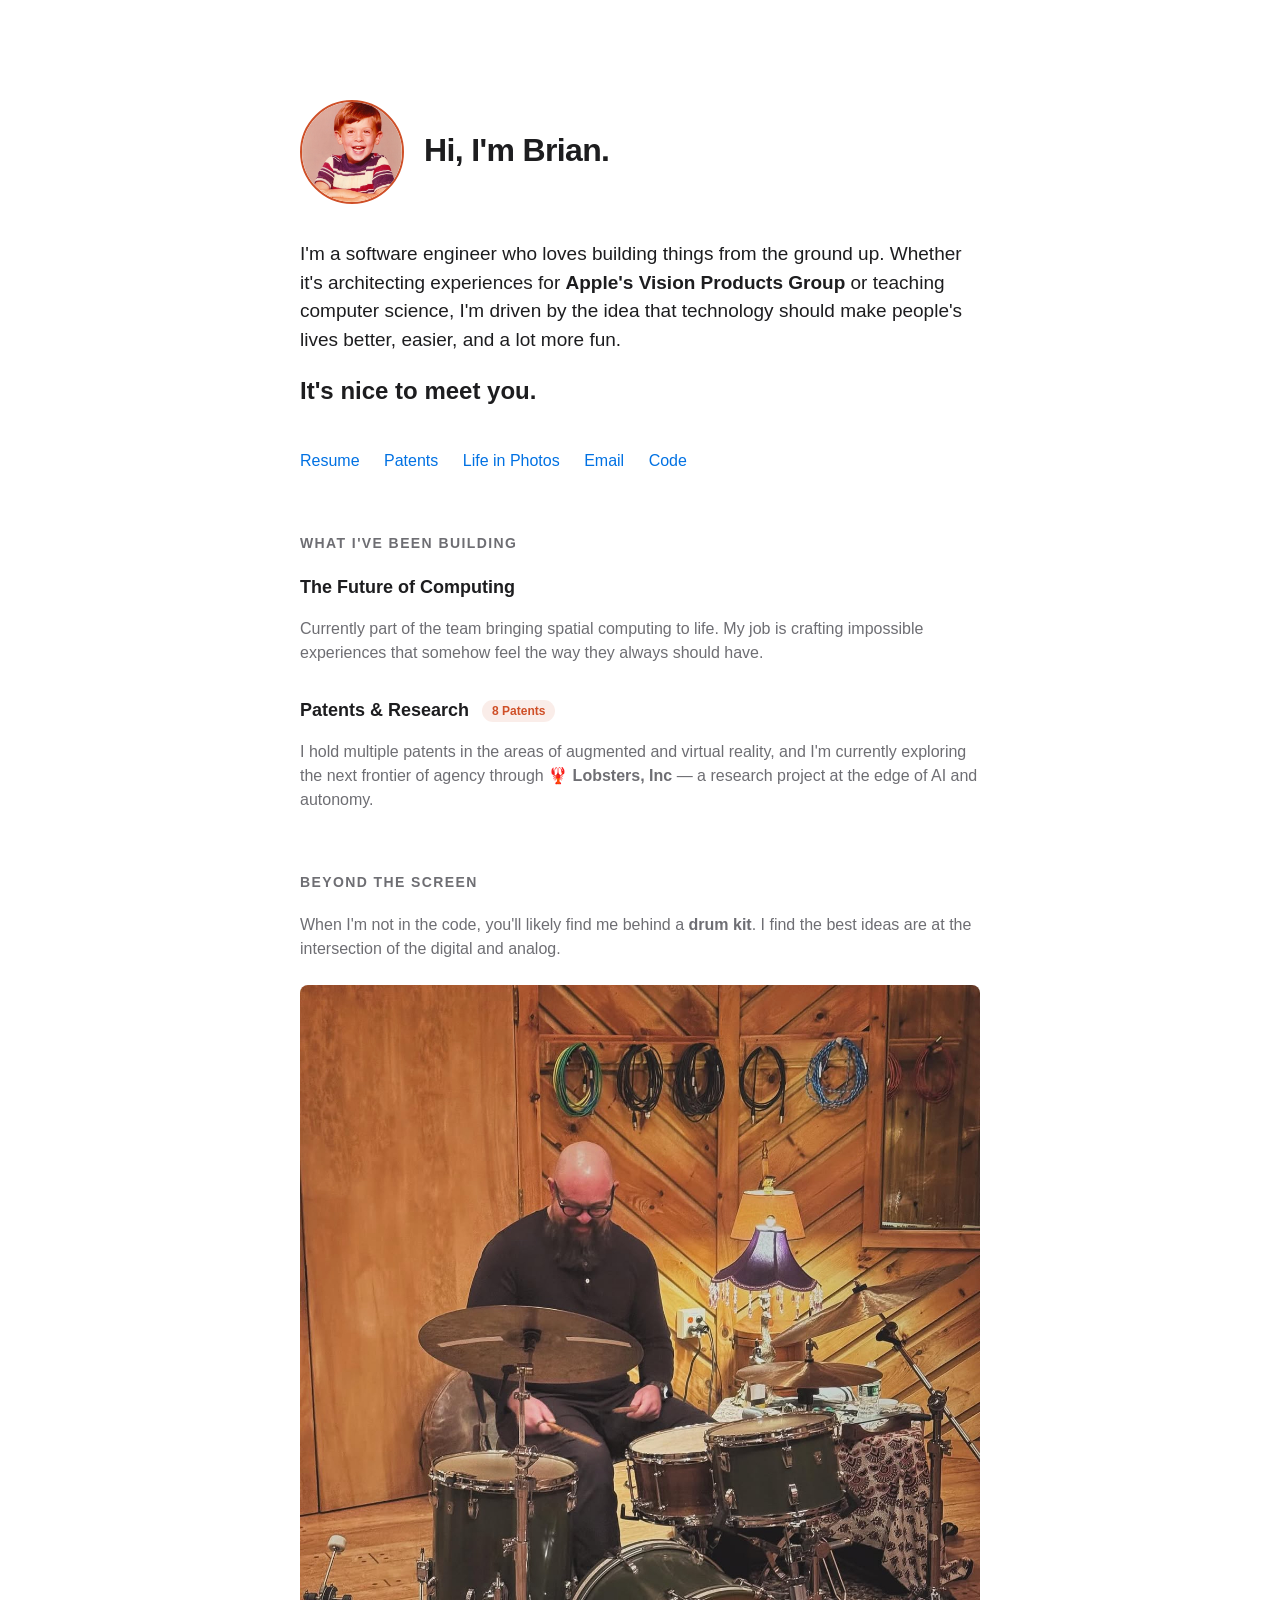
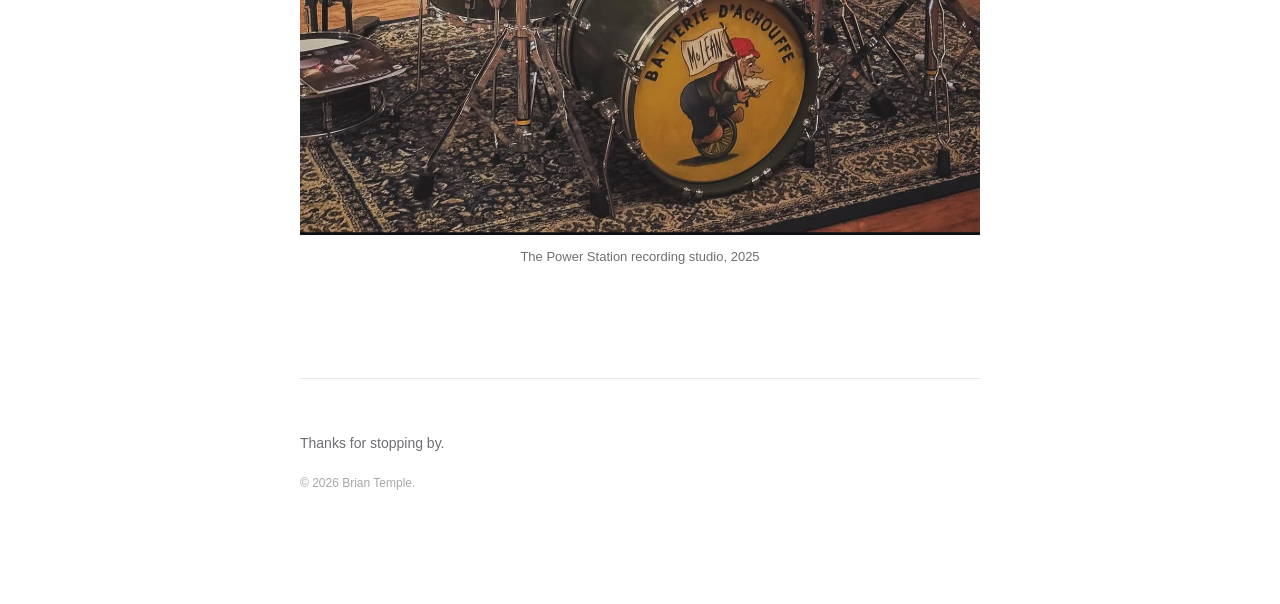
==== index.html @ 4898c58c "Redesign site" ====
<!DOCTYPE html>
<!--
  Hey, you found the source. Nice.
  There may or may not be an easter egg hiding somewhere on this page. 🦞
-->
<html lang="en">
<head>
    <meta charset="UTF-8">
    <meta name="viewport" content="width=device-width, initial-scale=1.0">
    <title>Brian Temple</title>
    <meta name="description" content="Brian Temple — software engineer, inventor, and spatial computing builder at Apple's Vision Products Group. 8 patents in AR/VR. Founder of Lobsters, Inc.">

    <!-- Open Graph -->
    <meta property="og:type" content="website">
    <meta property="og:url" content="https://briantemple.com/">
    <meta property="og:title" content="Brian Temple">
    <meta property="og:description" content="Software engineer, inventor, and spatial computing builder. 8 patents in AR/VR. Currently at Apple's Vision Products Group.">
    <meta property="og:image" content="https://briantemple.com/img/avatar-hover.jpg">

    <!-- Twitter Card -->
    <meta name="twitter:card" content="summary_large_image">
    <meta name="twitter:title" content="Brian Temple">
    <meta name="twitter:description" content="Software engineer, inventor, and spatial computing builder. 8 patents in AR/VR. Currently at Apple's Vision Products Group.">
    <meta name="twitter:image" content="https://briantemple.com/img/avatar-hover.jpg">

    <link rel="stylesheet" href="style.css">
</head>
<body>
    <div id="scanlines"></div>
    <div class="container">
        <!-- Intentional retro usage for Lobster Mode -->
        <marquee>🦞🦞🦞 LOBSTERS, INC. — EST. 2026 — OPTIMIZED FOR NETSCAPE NAVIGATOR 4.0 🦞🦞🦞</marquee>

        <header>
            <div class="profile-stack">
                <img src="img/avatar-young.jpg" alt="Brian as a child" class="profile-img main">
                <img src="img/avatar-hover.jpg" alt="Brian Temple" class="profile-img hover">
            </div>
            <h1>Hi, I'm Brian.</h1>
        </header>

        <div class="intro">
            <p>
                I'm a software engineer who loves building things from the ground up.
                Whether it's architecting experiences for <strong>Apple's Vision Products Group</strong>
                or teaching computer science, I'm driven by the idea that technology should make people's lives better, easier, and a lot more fun.
            </p>
            <h2 class="greeting">It's nice to meet you.</h2>
        </div>

        <nav class="nav-links">
            <a href="https://linkedin.com/in/briantemple">Resume</a>
            <a href="https://patents.google.com/?inventor=Brian+Temple&assignee=Apple">Patents</a>
            <a href="https://instagram.com/briantemple">Life in Photos</a>
            <a href="mailto:brian@briantemple.com">Email</a>
            <a href="https://github.com/briantemple">Code</a>
        </nav>

        <section>
            <h2>What I've been building</h2>

            <div class="highlight">
                <span class="highlight-title">The Future of Computing</span>
                <p class="highlight-desc">Currently part of the team bringing spatial computing to life. My job is crafting impossible experiences that somehow feel the way they always should have.</p>
            </div>

            <div class="highlight">
                <span class="highlight-title">Patents & Research <span class="pill">8 Patents</span></span>
                <p class="highlight-desc">I hold multiple patents in the areas of augmented and virtual reality, and I'm currently exploring the next frontier of agency through <strong><span id="lobster-trigger">🦞</span> Lobsters, Inc</strong> — a research project at the edge of AI and autonomy.</p>
                <div id="lobster-hint">[ click the lobster again to return ]</div>
            </div>
        </section>

        <section id="beyond">
            <h2>Beyond the screen</h2>
            <p class="highlight-desc">
                When I'm not in the code, you'll likely find me behind a <strong>drum kit</strong>. 
                I find the best ideas are at the intersection of the digital and analog.
            </p>

            <div class="artifacts">
                <div class="artifact-card" style="grid-column: span 2;">
                    <img src="img/powerstation.jpg" alt="Brian playing drums at The Power Station recording studio, 2025">
                    <div class="artifact-label">The Power Station recording studio, 2025</div>
                </div>
            </div>
        </section>

        <footer class="footer">
            <p>Thanks for stopping by.</p>
            <p style="font-size: 12px; opacity: 0.6; margin-top: 20px;">&copy; 2026 Brian Temple.</p>
        </footer>
    </div>

    <script src="script.js"></script>
</body>
</html>
---- style.css ----
/* --- CORE THEME --- */
:root {
    --bg: #ffffff;
    --text: #1d1d1f;
    --secondary: #6e6e73;
    --accent: #cf4f27; /* Lobster Red */
    --link: #0071e3;
    --cursor: default;
}
@media (prefers-color-scheme: dark) {
    :root {
        --bg: #000000;
        --text: #f5f5f7;
        --secondary: #86868b;
        --link: #2997ff;
    }
}

body {
    font-family: -apple-system, BlinkMacSystemFont, "SF Pro Display", "Helvetica Neue", sans-serif;
    background-color: var(--bg);
    color: var(--text);
    margin: 0;
    padding: 0;
    line-height: 1.5;
    -webkit-font-smoothing: antialiased;
    cursor: var(--cursor);
    transition: all 0.3s ease;
}

.container {
    max-width: 680px;
    margin: 0 auto;
    padding: 100px 24px;
}

header {
    display: flex;
    align-items: center;
    gap: 24px;
    margin-bottom: 40px;
}

.profile-stack {
    position: relative;
    width: 100px;
    height: 100px;
}

.profile-img {
    width: 100px;
    height: 100px;
    border-radius: 50%;
    object-fit: cover;
    border: 2.5px solid var(--accent);
    position: absolute;
    top: 0;
    left: 0;
    transition: opacity 0.4s cubic-bezier(0.4, 0, 0.2, 1);
}

.profile-img.hover {
    opacity: 0;
}

.profile-stack:hover .profile-img.main {
    opacity: 0;
}

.profile-stack:hover .profile-img.hover {
    opacity: 1;
}

h1 {
    font-size: 32px;
    font-weight: 700;
    letter-spacing: -0.02em;
    margin: 0;
}

.intro {
    font-size: 19px;
    margin-bottom: 40px;
}

.nav-links {
    margin-bottom: 60px;
    font-size: 16px;
}
.nav-links a {
    color: var(--link);
    text-decoration: none;
    margin-right: 20px;
}
.nav-links a:hover { text-decoration: underline; }

section {
    margin-bottom: 60px;
}
h2 {
    font-size: 14px;
    font-weight: 600;
    text-transform: uppercase;
    letter-spacing: 0.1em;
    color: var(--secondary);
    margin-bottom: 20px;
}

.highlight {
    margin-bottom: 32px;
}
.highlight-title {
    font-size: 18px;
    font-weight: 600;
    display: block;
    margin-bottom: 4px;
}
.highlight-desc {
    font-size: 16px;
    color: var(--secondary);
}

.pill {
    display: inline-block;
    padding: 2px 10px;
    background: rgba(207, 79, 39, 0.1);
    color: var(--accent);
    border-radius: 12px;
    font-size: 12px;
    font-weight: 600;
    margin-left: 8px;
    vertical-align: middle;
}

.artifacts {
    display: grid;
    grid-template-columns: 1fr 1fr;
    gap: 20px;
    margin-top: 24px;
}
.artifact-card {
    background: var(--bg);
    border: 1px solid var(--border);
    border-radius: 8px;
    overflow: hidden;
    display: flex;
    flex-direction: column;
}
.artifact-card img {
    width: 100%;
    height: auto;
    display: block;
}
.artifact-label {
    padding: 12px;
    font-size: 13px;
    color: var(--secondary);
    text-align: center;
}

.footer {
    margin-top: 100px;
    padding-top: 40px;
    border-top: 1px solid rgba(134, 134, 139, 0.2);
    font-size: 14px;
    color: var(--secondary);
}

/* The Secret Lobster Trigger */
#lobster-trigger {
    cursor: pointer;
    display: inline-block;
    transition: transform 0.2s;
    user-select: none;
}
#lobster-trigger:hover {
    transform: scale(1.4) rotate(-10deg);
}

/* --- LOBSTER CHAOS THEME --- */
body.geocities {
    background-color: #8B0000;
    background-image: repeating-linear-gradient(
        45deg,
        rgba(207,79,39,0.15) 0px,
        rgba(207,79,39,0.15) 2px,
        transparent 2px,
        transparent 20px
    );
    color: #ffe4b5;
    font-family: "Comic Sans MS", "Comic Sans", cursive !important;
    animation: bg-pulse 3s ease-in-out infinite;
    cursor: url("data:image/svg+xml,<svg xmlns='http://www.w3.org/2000/svg' width='32' height='32'><text y='28' font-size='28'>🦞</text></svg>") 16 16, auto;
}
body.geocities h1 {
    color: #ff6b35 !important;
    font-family: "Comic Sans MS" !important;
    text-shadow: 3px 3px 0px #000, -1px -1px 0px #ff0000;
    position: relative;
    animation: glitch 2.5s infinite;
}
body.geocities h2 {
    color: #ffd700 !important;
    font-family: "Comic Sans MS" !important;
}
body.geocities .pill { background: #ff6b35; color: #fff; border: 2px solid #ffd700; }
body.geocities a { color: #ffd700; text-decoration: underline; }
body.geocities .container { 
    border: 6px double #ff6b35; 
    background: rgba(139,0,0,0.85); 
    padding: 40px 24px; 
    animation: shake 8s ease-in-out infinite;
}
body.geocities .footer { border-top: 4px dashed #ff6b35; color: #ffe4b5; }
body.geocities .highlight-desc { color: #ffe4b5 !important; }
body.geocities .highlight-title { color: #ff6b35 !important; }

/* Lobster Mode Elements */
.visitor-counter {
    display: none;
    margin-top: 20px;
    font-family: monospace;
    background: #000;
    color: #0f0;
    padding: 5px;
    border: 2px inset #808080;
}
body.geocities .visitor-counter { display: inline-block; }

marquee { display: none; }
body.geocities marquee { 
    display: block; 
    color: #ff0; 
    font-weight: bold; 
    margin-bottom: 24px; 
}

.greeting {
    text-transform: none;
    letter-spacing: normal;
    color: var(--text);
    font-size: 24px;
    margin-top: 10px;
}
body.geocities .greeting {
    color: #00ff00 !important;
    font-family: "Comic Sans MS", cursive !important;
    font-size: 28px !important;
    animation: blinker 1s step-start infinite;
}

#lobster-hint {
    display: none;
    font-size: 11px;
    color: #ff6b35;
    margin-top: 4px;
    font-family: "Comic Sans MS", cursive;
    animation: blinker 1.5s step-start infinite;
}
body.geocities #lobster-hint { display: block; }

/* Animations */
@keyframes blinker { 50% { opacity: 0; } }

@keyframes bg-pulse {
    0%, 100% { background-color: #8B0000; }
    50%       { background-color: #5a0000; }
}

@keyframes glitch {
    0%, 90%, 100% { text-shadow: 3px 3px 0px #000, -1px -1px 0px #ff0000; transform: none; }
    92%  { transform: skewX(-8deg); text-shadow: -4px 0 #ff0000, 4px 0 #00ffff; }
    94%  { transform: skewX(6deg);  text-shadow: 4px 0 #ff6b35, -4px 0 #ffd700; }
    96%  { transform: none;         text-shadow: 3px 3px 0px #000, -1px -1px 0px #ff0000; }
}

@keyframes shake {
    0%, 95%, 100% { transform: none; }
    96%  { transform: translateX(-3px) rotate(-0.5deg); }
    97%  { transform: translateX(3px)  rotate(0.5deg); }
    98%  { transform: translateX(-2px); }
    99%  { transform: translateX(2px); }
}

/* Lobster Rain */
@keyframes lobster-fall {
    0%   { transform: translateY(-80px) rotate(0deg);   opacity: 1; }
    80%  { opacity: 1; }
    100% { transform: translateY(110vh) rotate(720deg); opacity: 0.2; }
}
.falling-lobster {
    position: fixed;
    top: -80px;
    font-size: 28px;
    animation: lobster-fall linear infinite;
    z-index: 9999;
    pointer-events: none;
    will-change: transform;
}

/* Scanlines */
#scanlines {
    display: none;
    position: fixed;
    inset: 0;
    z-index: 9998;
    pointer-events: none;
    background: repeating-linear-gradient(
        to bottom,
        transparent 0px,
        transparent 3px,
        rgba(0,0,0,0.18) 3px,
        rgba(0,0,0,0.18) 4px
    );
}
body.geocities #scanlines { display: block; }
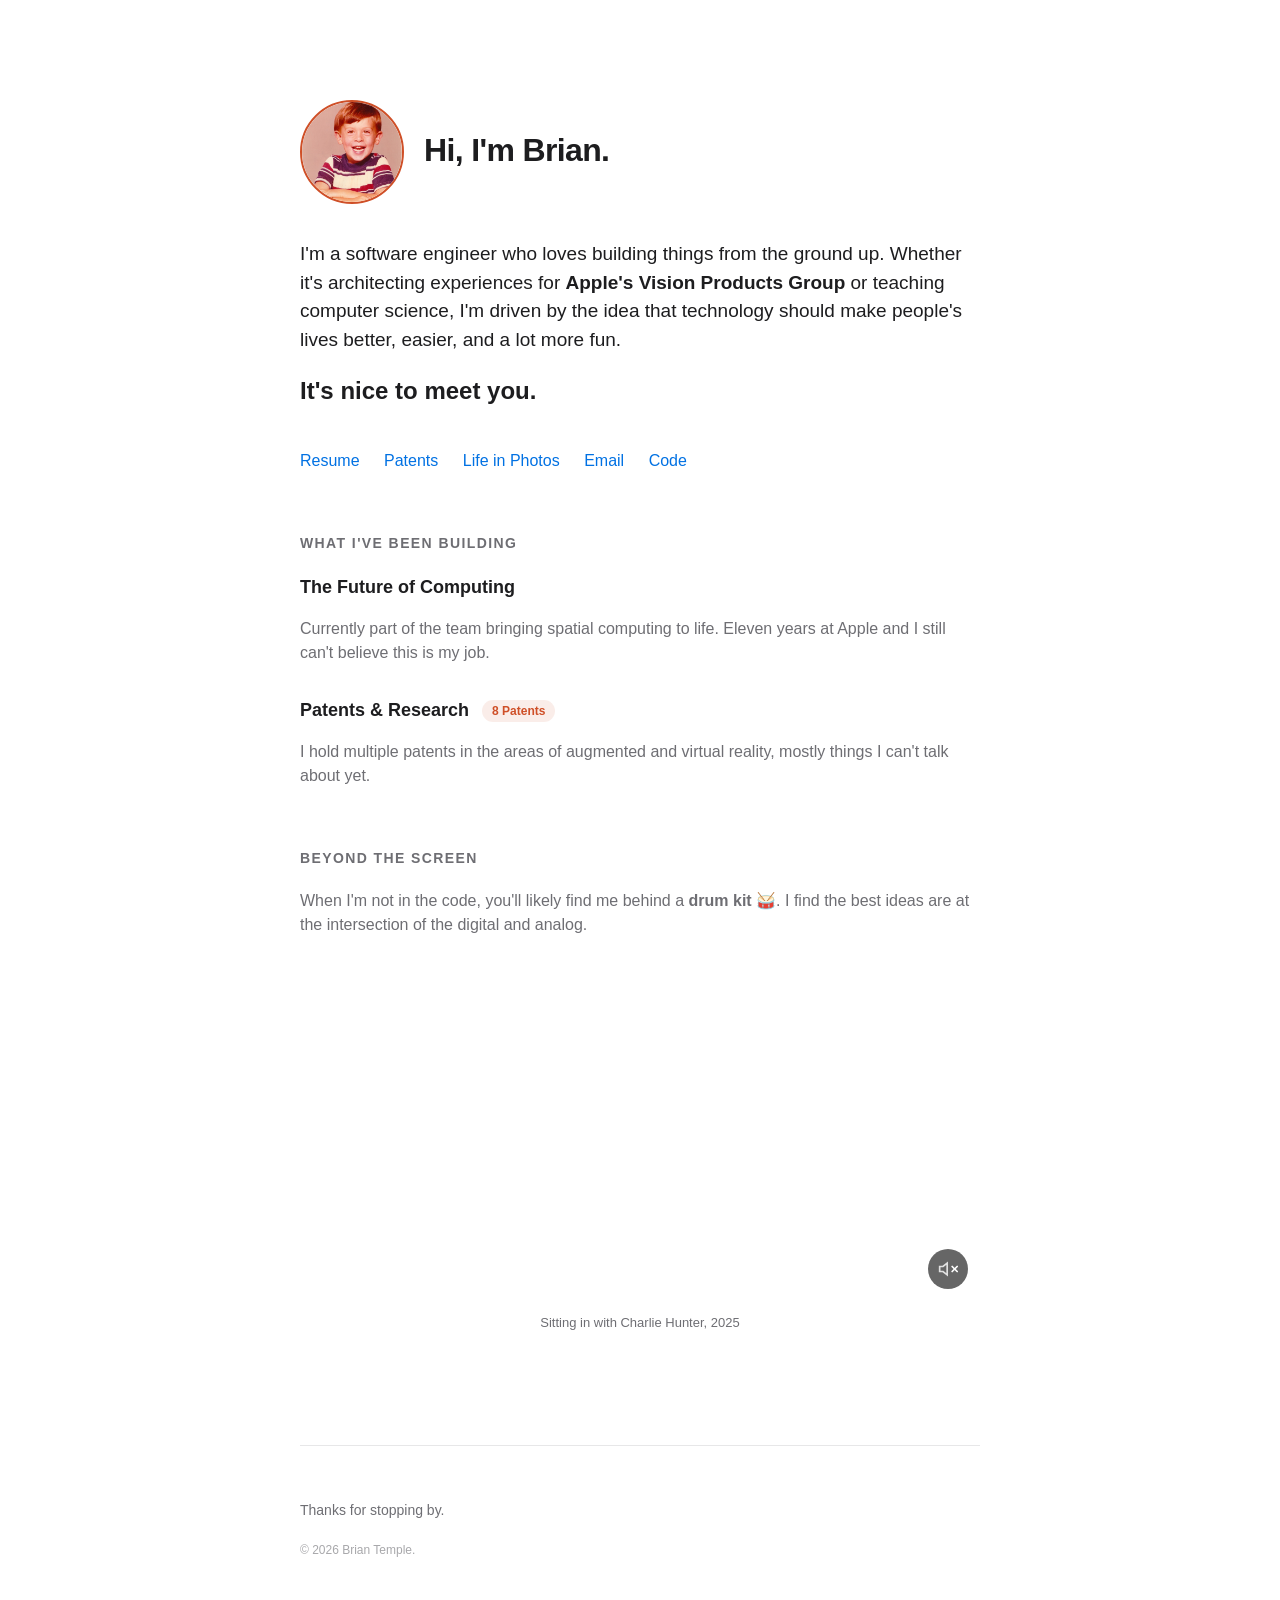
==== commit d14f1782: "Update copy and include video" ====
--- a/index.html
+++ b/index.html
@@ -4,7 +4,7 @@
   There may or may not be an easter egg hiding somewhere on this page. 🦞
 -->
 <html lang="en">
-<head>
+  <head>
     <meta charset="UTF-8">
     <meta name="viewport" content="width=device-width, initial-scale=1.0">
     <title>Brian Temple</title>
@@ -23,14 +23,22 @@
     <meta name="twitter:description" content="Software engineer, inventor, and spatial computing builder. 8 patents in AR/VR. Currently at Apple's Vision Products Group.">
     <meta name="twitter:image" content="https://briantemple.com/img/avatar-hover.jpg">
 
+    <!-- Google Analytics -->
+    <!-- Google tag (gtag.js) -->
+    <script async src="https://www.googletagmanager.com/gtag/js?id=G-7MHYT9YMW8"></script>
+    <script>
+      window.dataLayer = window.dataLayer || [];
+      function gtag(){dataLayer.push(arguments);}
+      gtag('js', new Date());
+
+      gtag('config', 'G-7MHYT9YMW8');
+    </script>
+
     <link rel="stylesheet" href="style.css">
 </head>
 <body>
     <div id="scanlines"></div>
     <div class="container">
-        <!-- Intentional retro usage for Lobster Mode -->
-        <marquee>🦞🦞🦞 LOBSTERS, INC. — EST. 2026 — OPTIMIZED FOR NETSCAPE NAVIGATOR 4.0 🦞🦞🦞</marquee>
-
         <header>
             <div class="profile-stack">
                 <img src="img/avatar-young.jpg" alt="Brian as a child" class="profile-img main">
@@ -61,27 +69,43 @@
 
             <div class="highlight">
                 <span class="highlight-title">The Future of Computing</span>
-                <p class="highlight-desc">Currently part of the team bringing spatial computing to life. My job is crafting impossible experiences that somehow feel the way they always should have.</p>
+                <p class="highlight-desc">Currently part of the team bringing spatial computing to life. Eleven years at Apple and I still can't believe this is my job.</p>
             </div>
 
             <div class="highlight">
                 <span class="highlight-title">Patents & Research <span class="pill">8 Patents</span></span>
-                <p class="highlight-desc">I hold multiple patents in the areas of augmented and virtual reality, and I'm currently exploring the next frontier of agency through <strong><span id="lobster-trigger">🦞</span> Lobsters, Inc</strong> — a research project at the edge of AI and autonomy.</p>
-                <div id="lobster-hint">[ click the lobster again to return ]</div>
+                <p class="highlight-desc">I hold multiple patents in the areas of augmented and virtual reality, mostly things I can't talk about yet.</p>
             </div>
         </section>
 
         <section id="beyond">
             <h2>Beyond the screen</h2>
             <p class="highlight-desc">
-                When I'm not in the code, you'll likely find me behind a <strong>drum kit</strong>. 
+                When I'm not in the code, you'll likely find me behind a <strong>drum kit <span id="drum-trigger">🥁</span></strong>.
                 I find the best ideas are at the intersection of the digital and analog.
             </p>
+            <div id="drum-hint">[ click the drum again to return ]</div>
 
             <div class="artifacts">
                 <div class="artifact-card" style="grid-column: span 2;">
-                    <img src="img/powerstation.jpg" alt="Brian playing drums at The Power Station recording studio, 2025">
-                    <div class="artifact-label">The Power Station recording studio, 2025</div>
+                    <div class="video-wrapper">
+                        <video
+                            id="drums-video"
+                            src="img/charliehunter.mov"
+                            muted
+                            loop
+                            playsinline
+                            preload="metadata"
+                        ></video>
+                        <button id="mute-toggle" class="mute-toggle" aria-label="Unmute video">
+                            <svg width="24" height="24" viewBox="0 0 24 24" fill="none" stroke="currentColor" stroke-width="2">
+                                <path id="mute-icon" d="M11 5L6 9H2v6h4l5 4V5z"/>
+                                <line id="mute-line" x1="23" y1="9" x2="17" y2="15" stroke-linecap="round"/>
+                                <line id="mute-line-2" x1="17" y1="9" x2="23" y2="15" stroke-linecap="round"/>
+                            </svg>
+                        </button>
+                    </div>
+                    <div class="artifact-label">Sitting in with Charlie Hunter, 2025</div>
                 </div>
             </div>
         </section>
--- a/style.css
+++ b/style.css
@@ -146,10 +146,56 @@
     display: flex;
     flex-direction: column;
 }
-.artifact-card img {
+.artifact-card img,
+.artifact-card video {
     width: 100%;
     height: auto;
     display: block;
+}
+.video-wrapper {
+    position: relative;
+    width: 100%;
+}
+.mute-toggle {
+    position: absolute;
+    bottom: 12px;
+    right: 12px;
+    width: 40px;
+    height: 40px;
+    border-radius: 50%;
+    background: rgba(0, 0, 0, 0.6);
+    border: none;
+    color: #fff;
+    cursor: pointer;
+    display: flex;
+    align-items: center;
+    justify-content: center;
+    transition: all 0.2s ease;
+    backdrop-filter: blur(8px);
+    z-index: 10;
+}
+.mute-toggle:hover {
+    background: rgba(0, 0, 0, 0.8);
+    transform: scale(1.1);
+}
+.mute-toggle svg {
+    width: 20px;
+    height: 20px;
+}
+.mute-toggle.unmuted #mute-line,
+.mute-toggle.unmuted #mute-line-2 {
+    display: none;
+}
+.mute-toggle:not(.unmuted) #mute-icon {
+    opacity: 0.8;
+}
+@media (prefers-color-scheme: dark) {
+    .mute-toggle {
+        background: rgba(255, 255, 255, 0.15);
+    }
+    .mute-toggle:hover {
+        background: rgba(255, 255, 255, 0.25);
+    }
 }
 .artifact-label {
     padding: 12px;
@@ -166,56 +212,56 @@
     color: var(--secondary);
 }
 
-/* The Secret Lobster Trigger */
-#lobster-trigger {
+/* The Secret Drum Trigger */
+#drum-trigger {
     cursor: pointer;
     display: inline-block;
     transition: transform 0.2s;
     user-select: none;
 }
-#lobster-trigger:hover {
+#drum-trigger:hover {
     transform: scale(1.4) rotate(-10deg);
 }
 
-/* --- LOBSTER CHAOS THEME --- */
-body.geocities {
-    background-color: #8B0000;
+/* --- DRUM CHAOS THEME --- */
+body.drum-mode {
+    background-color: #1a0033;
     background-image: repeating-linear-gradient(
         45deg,
-        rgba(207,79,39,0.15) 0px,
-        rgba(207,79,39,0.15) 2px,
+        rgba(138,43,226,0.15) 0px,
+        rgba(138,43,226,0.15) 2px,
         transparent 2px,
         transparent 20px
     );
-    color: #ffe4b5;
+    color: #ffd700;
     font-family: "Comic Sans MS", "Comic Sans", cursive !important;
     animation: bg-pulse 3s ease-in-out infinite;
-    cursor: url("data:image/svg+xml,<svg xmlns='http://www.w3.org/2000/svg' width='32' height='32'><text y='28' font-size='28'>🦞</text></svg>") 16 16, auto;
-}
-body.geocities h1 {
-    color: #ff6b35 !important;
+    cursor: url("data:image/svg+xml,<svg xmlns='http://www.w3.org/2000/svg' width='32' height='32'><text y='28' font-size='28'>🥁</text></svg>") 16 16, auto;
+}
+body.drum-mode h1 {
+    color: #ff1493 !important;
     font-family: "Comic Sans MS" !important;
-    text-shadow: 3px 3px 0px #000, -1px -1px 0px #ff0000;
+    text-shadow: 3px 3px 0px #000, -1px -1px 0px #8a2be2;
     position: relative;
     animation: glitch 2.5s infinite;
 }
-body.geocities h2 {
+body.drum-mode h2 {
     color: #ffd700 !important;
     font-family: "Comic Sans MS" !important;
 }
-body.geocities .pill { background: #ff6b35; color: #fff; border: 2px solid #ffd700; }
-body.geocities a { color: #ffd700; text-decoration: underline; }
-body.geocities .container { 
-    border: 6px double #ff6b35; 
-    background: rgba(139,0,0,0.85); 
-    padding: 40px 24px; 
+body.drum-mode .pill { background: #ff1493; color: #fff; border: 2px solid #ffd700; }
+body.drum-mode a { color: #ffd700; text-decoration: underline; }
+body.drum-mode .container {
+    border: 6px double #ff1493;
+    background: rgba(26,0,51,0.85);
+    padding: 40px 24px;
     animation: shake 8s ease-in-out infinite;
 }
-body.geocities .footer { border-top: 4px dashed #ff6b35; color: #ffe4b5; }
-body.geocities .highlight-desc { color: #ffe4b5 !important; }
-body.geocities .highlight-title { color: #ff6b35 !important; }
-
-/* Lobster Mode Elements */
+body.drum-mode .footer { border-top: 4px dashed #ff1493; color: #ffd700; }
+body.drum-mode .highlight-desc { color: #ffd700 !important; }
+body.drum-mode .highlight-title { color: #ff1493 !important; }
+
+/* Drum Mode Elements */
 .visitor-counter {
     display: none;
     margin-top: 20px;
@@ -225,14 +271,14 @@
     padding: 5px;
     border: 2px inset #808080;
 }
-body.geocities .visitor-counter { display: inline-block; }
+body.drum-mode .visitor-counter { display: inline-block; }
 
 marquee { display: none; }
-body.geocities marquee { 
-    display: block; 
-    color: #ff0; 
-    font-weight: bold; 
-    margin-bottom: 24px; 
+body.drum-mode marquee {
+    display: block;
+    color: #ff0;
+    font-weight: bold;
+    margin-bottom: 24px;
 }
 
 .greeting {
@@ -242,36 +288,36 @@
     font-size: 24px;
     margin-top: 10px;
 }
-body.geocities .greeting {
+body.drum-mode .greeting {
     color: #00ff00 !important;
     font-family: "Comic Sans MS", cursive !important;
     font-size: 28px !important;
     animation: blinker 1s step-start infinite;
 }
 
-#lobster-hint {
+#drum-hint {
     display: none;
     font-size: 11px;
-    color: #ff6b35;
+    color: #ff1493;
     margin-top: 4px;
     font-family: "Comic Sans MS", cursive;
     animation: blinker 1.5s step-start infinite;
 }
-body.geocities #lobster-hint { display: block; }
+body.drum-mode #drum-hint { display: block; }
 
 /* Animations */
 @keyframes blinker { 50% { opacity: 0; } }
 
 @keyframes bg-pulse {
-    0%, 100% { background-color: #8B0000; }
-    50%       { background-color: #5a0000; }
+    0%, 100% { background-color: #1a0033; }
+    50%       { background-color: #0d001a; }
 }
 
 @keyframes glitch {
-    0%, 90%, 100% { text-shadow: 3px 3px 0px #000, -1px -1px 0px #ff0000; transform: none; }
-    92%  { transform: skewX(-8deg); text-shadow: -4px 0 #ff0000, 4px 0 #00ffff; }
-    94%  { transform: skewX(6deg);  text-shadow: 4px 0 #ff6b35, -4px 0 #ffd700; }
-    96%  { transform: none;         text-shadow: 3px 3px 0px #000, -1px -1px 0px #ff0000; }
+    0%, 90%, 100% { text-shadow: 3px 3px 0px #000, -1px -1px 0px #8a2be2; transform: none; }
+    92%  { transform: skewX(-8deg); text-shadow: -4px 0 #8a2be2, 4px 0 #00ffff; }
+    94%  { transform: skewX(6deg);  text-shadow: 4px 0 #ff1493, -4px 0 #ffd700; }
+    96%  { transform: none;         text-shadow: 3px 3px 0px #000, -1px -1px 0px #8a2be2; }
 }
 
 @keyframes shake {
@@ -282,17 +328,17 @@
     99%  { transform: translateX(2px); }
 }
 
-/* Lobster Rain */
-@keyframes lobster-fall {
+/* Drum Rain */
+@keyframes drum-fall {
     0%   { transform: translateY(-80px) rotate(0deg);   opacity: 1; }
     80%  { opacity: 1; }
     100% { transform: translateY(110vh) rotate(720deg); opacity: 0.2; }
 }
-.falling-lobster {
+.falling-drum {
     position: fixed;
     top: -80px;
     font-size: 28px;
-    animation: lobster-fall linear infinite;
+    animation: drum-fall linear infinite;
     z-index: 9999;
     pointer-events: none;
     will-change: transform;
@@ -313,4 +359,4 @@
         rgba(0,0,0,0.18) 4px
     );
 }
-body.geocities #scanlines { display: block; }+body.drum-mode #scanlines { display: block; }
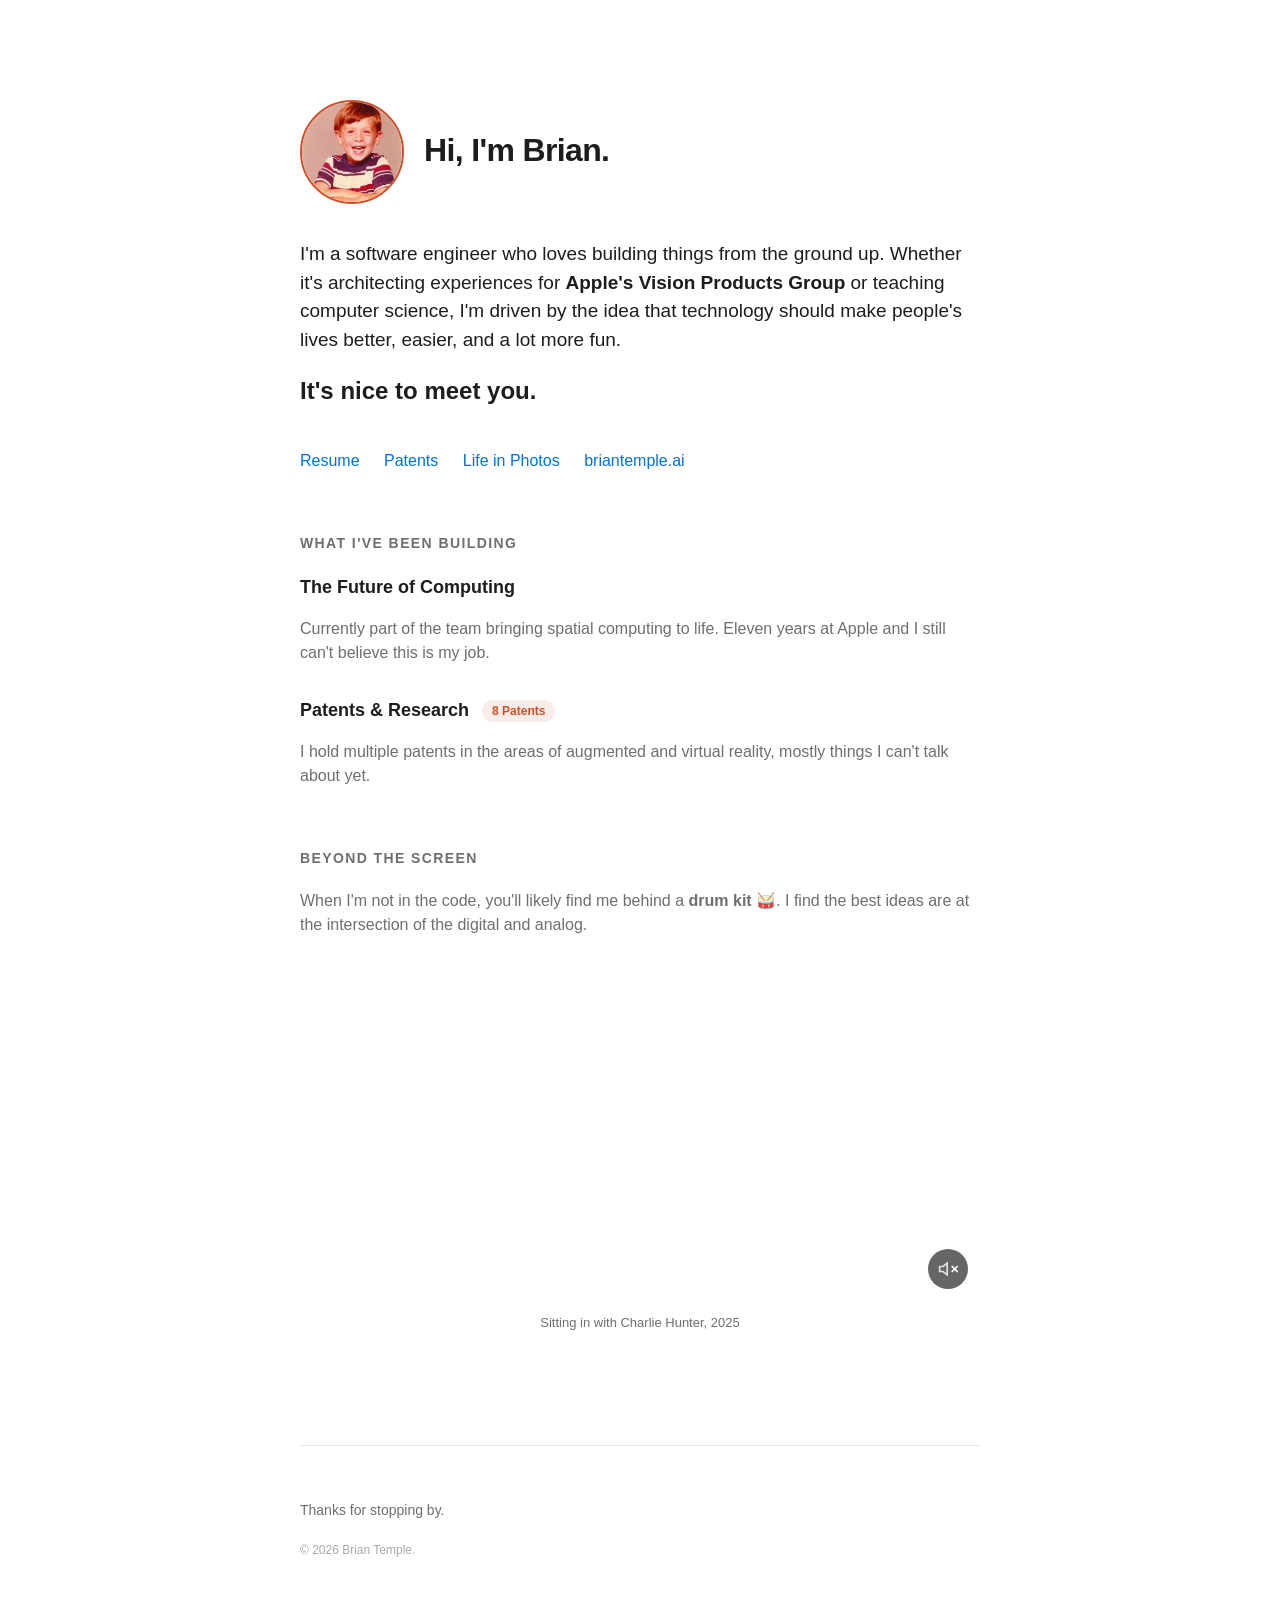
==== commit f9802ee8: "Add link to briantemple.ai" ====
--- a/index.html
+++ b/index.html
@@ -60,8 +60,7 @@
             <a href="https://linkedin.com/in/briantemple">Resume</a>
             <a href="https://patents.google.com/?inventor=Brian+Temple&assignee=Apple">Patents</a>
             <a href="https://instagram.com/briantemple">Life in Photos</a>
-            <a href="mailto:brian@briantemple.com">Email</a>
-            <a href="https://github.com/briantemple">Code</a>
+            <a href="https://briantemple.ai">briantemple.ai</a>
         </nav>
 
         <section>
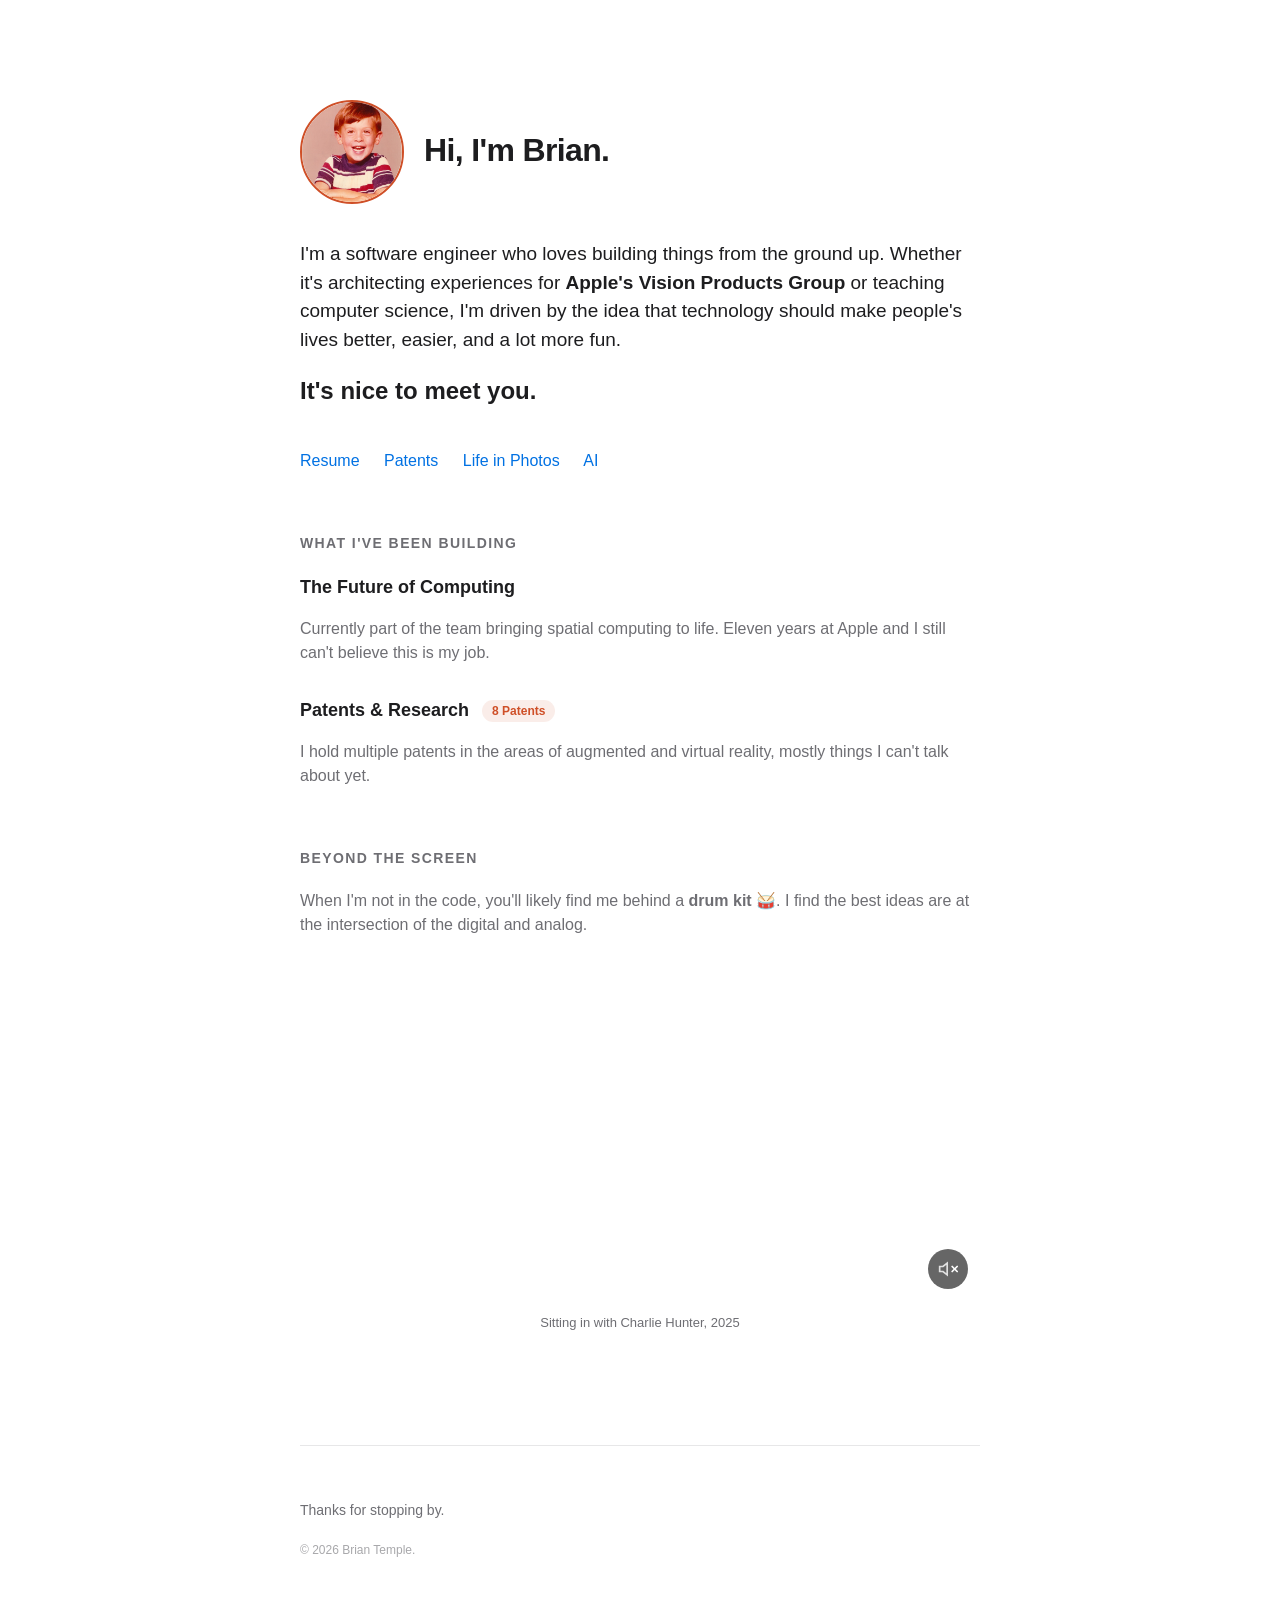
==== commit 90c874d8: "Update copy" ====
--- a/index.html
+++ b/index.html
@@ -60,7 +60,7 @@
             <a href="https://linkedin.com/in/briantemple">Resume</a>
             <a href="https://patents.google.com/?inventor=Brian+Temple&assignee=Apple">Patents</a>
             <a href="https://instagram.com/briantemple">Life in Photos</a>
-            <a href="https://briantemple.ai">briantemple.ai</a>
+            <a href="https://briantemple.ai">AI</a>
         </nav>
 
         <section>
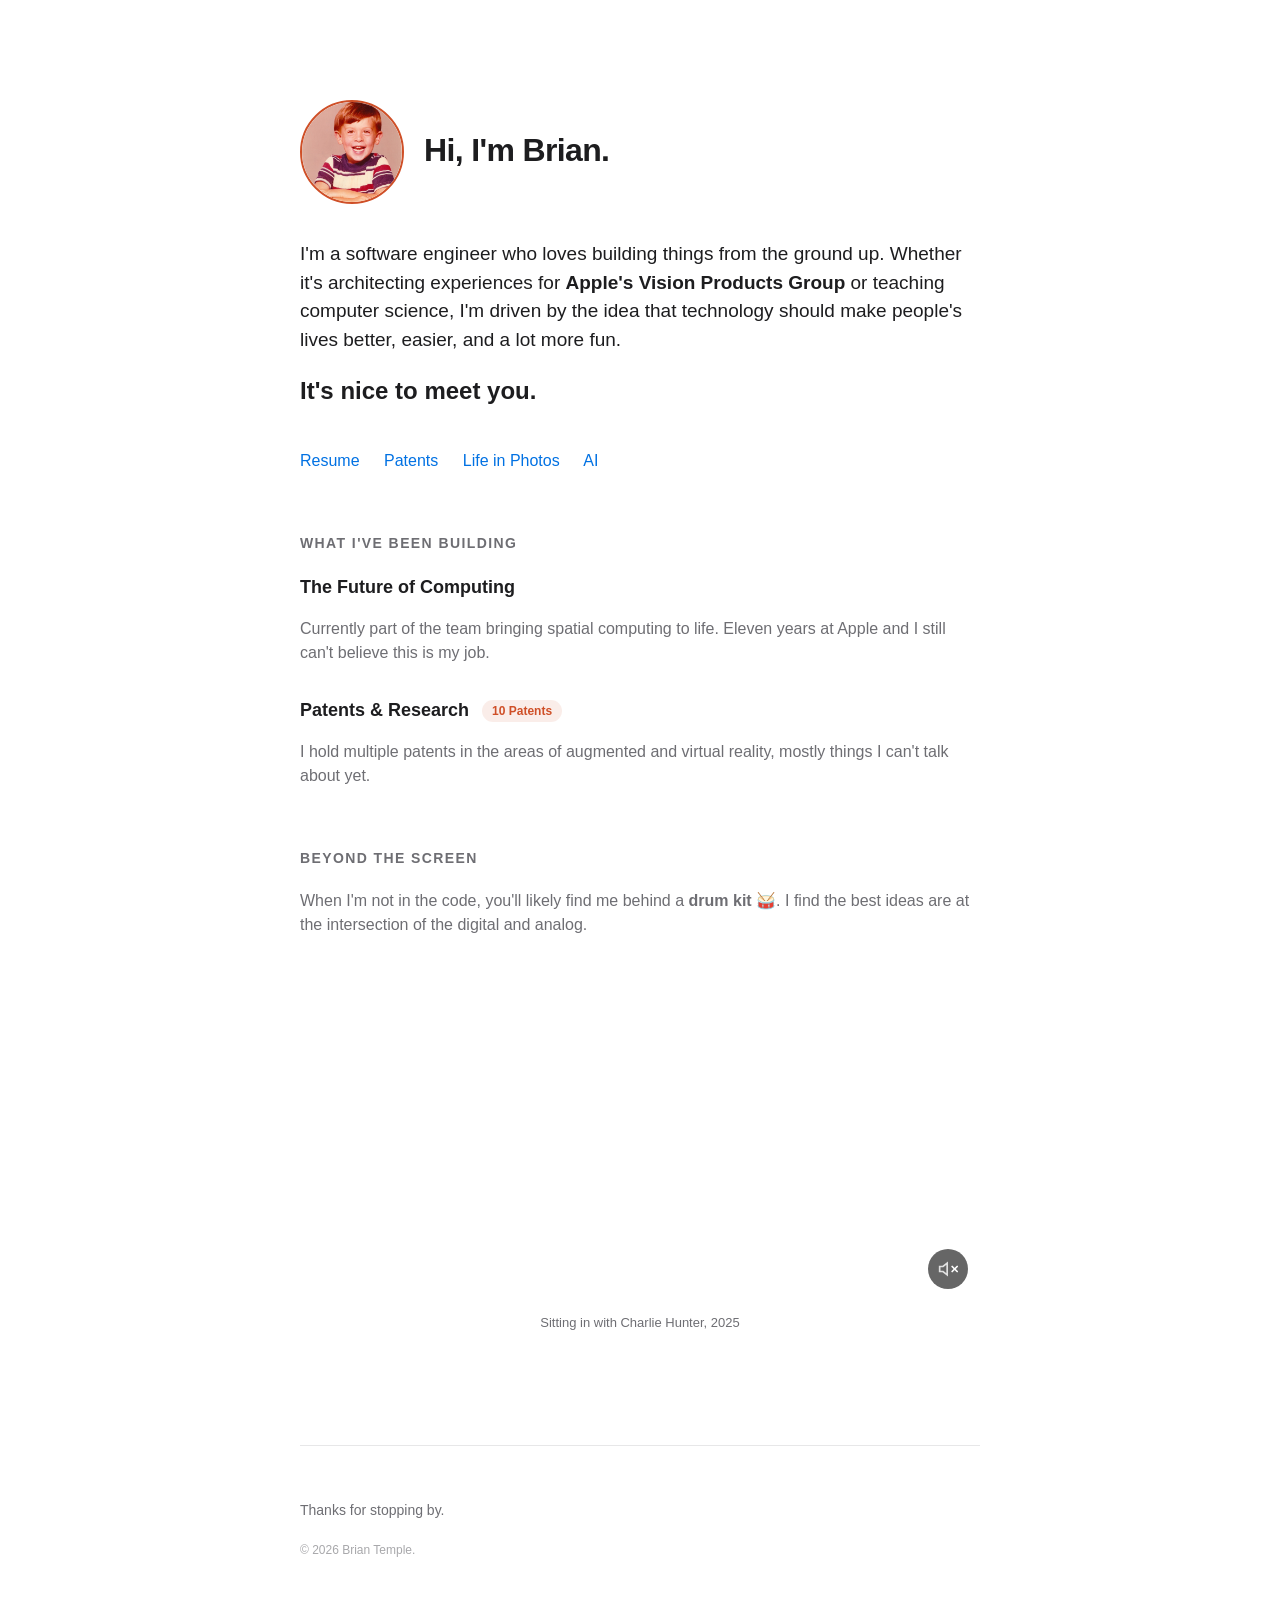
==== commit d20bcd68: "Update patent count" ====
--- a/index.html
+++ b/index.html
@@ -72,7 +72,7 @@
             </div>
 
             <div class="highlight">
-                <span class="highlight-title">Patents & Research <span class="pill">8 Patents</span></span>
+                <span class="highlight-title">Patents & Research <span class="pill">10 Patents</span></span>
                 <p class="highlight-desc">I hold multiple patents in the areas of augmented and virtual reality, mostly things I can't talk about yet.</p>
             </div>
         </section>
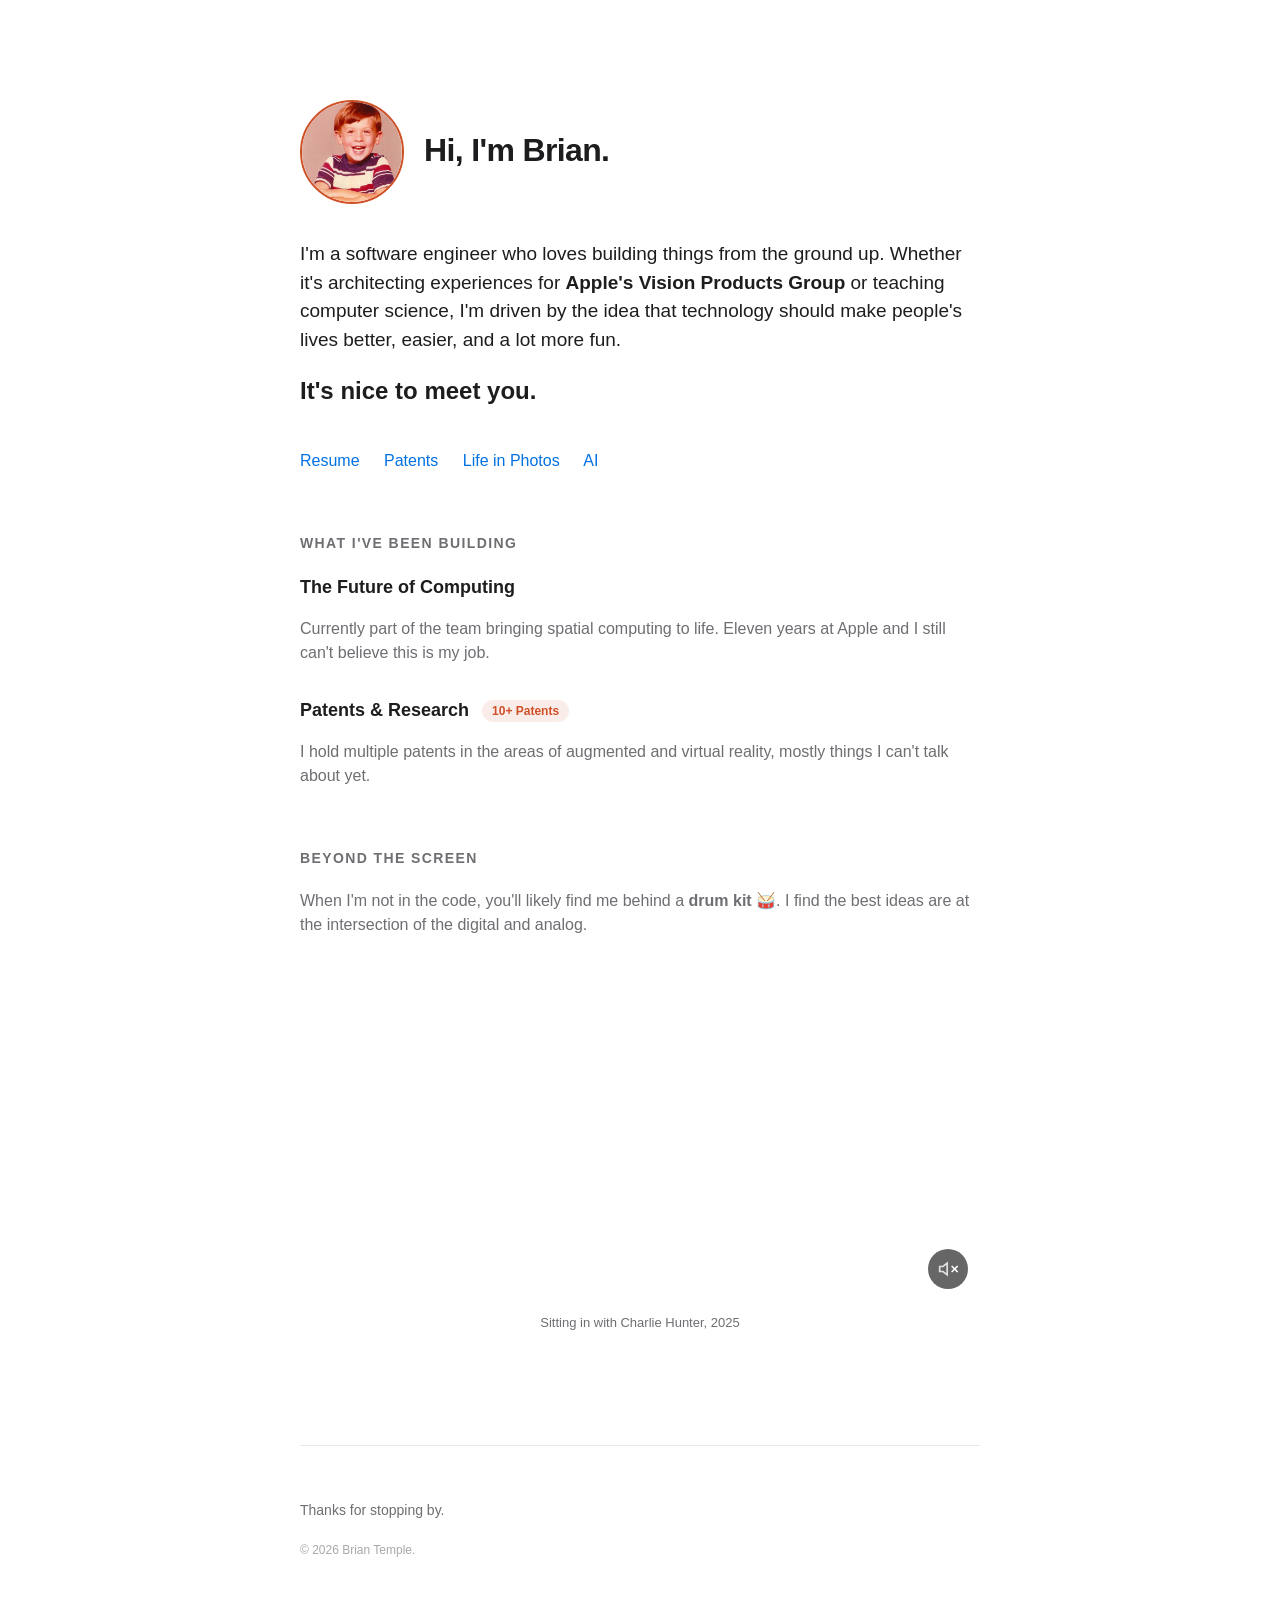
==== commit fe735049: "Update patent count/link" ====
--- a/index.html
+++ b/index.html
@@ -58,7 +58,7 @@
 
         <nav class="nav-links">
             <a href="https://linkedin.com/in/briantemple">Resume</a>
-            <a href="https://patents.google.com/?inventor=Brian+Temple&assignee=Apple">Patents</a>
+            <a href="https://patents.google.com/?inventor=Brian+Temple&assignee=Apple&num=100&sort=new&clustered=true">Patents</a>
             <a href="https://instagram.com/briantemple">Life in Photos</a>
             <a href="https://briantemple.ai">AI</a>
         </nav>
@@ -72,7 +72,7 @@
             </div>
 
             <div class="highlight">
-                <span class="highlight-title">Patents & Research <span class="pill">10 Patents</span></span>
+              <span class="highlight-title">Patents & Research <a href="https://patents.google.com/?inventor=Brian+Temple&assignee=Apple&num=100&sort=new&clustered=true"><span class="pill">10+ Patents</span></a></span>
                 <p class="highlight-desc">I hold multiple patents in the areas of augmented and virtual reality, mostly things I can't talk about yet.</p>
             </div>
         </section>
